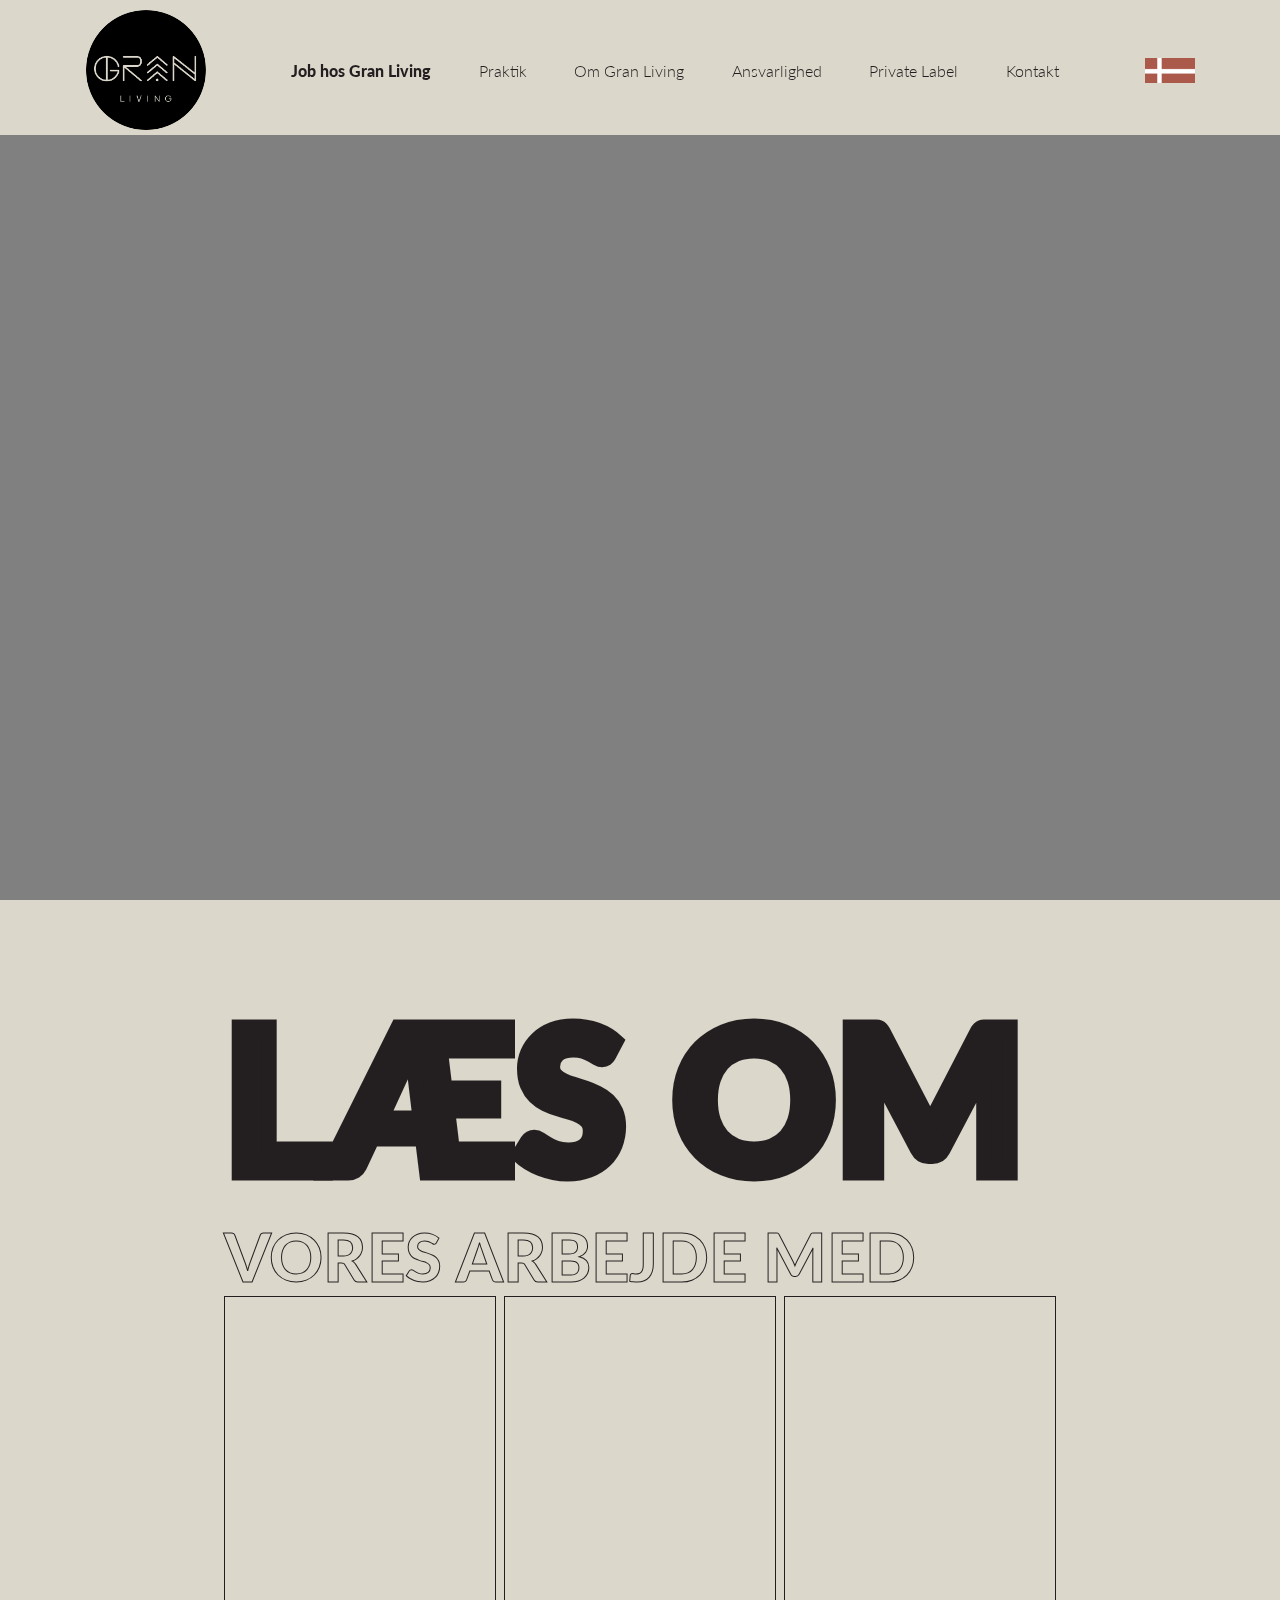
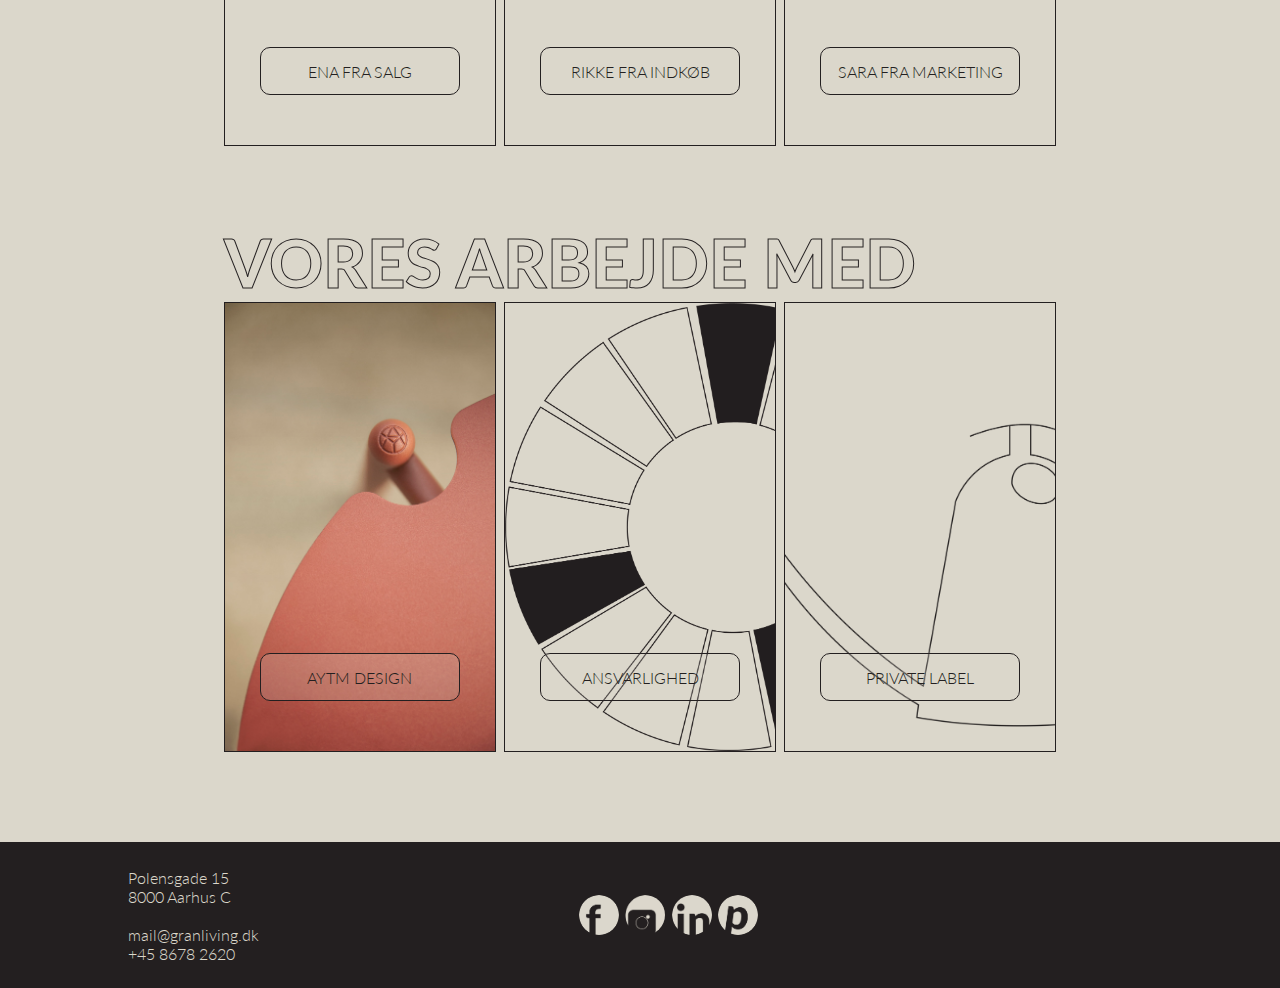
==== index.html @ 62318a29 "1" ====
<!DOCTYPE html>
<html lang="dk">
<head>
    <meta charset="UTF-8">
    <meta name="viewport" content="width=device-width, initial-scale=1.0">
    <link rel="stylesheet" href="css/styles.css"/>
    <script src="script.js" defer></script>
    <link rel="preconnect" href="https://fonts.googleapis.com">
    <link rel="preconnect" href="https://fonts.gstatic.com" crossorigin>
    <link href="https://fonts.googleapis.com/css2?family=Lato:ital,wght@0,100;0,300;0,400;0,700;0,900;1,100;1,300;1,400;1,700;1,900&family=Montserrat:ital,wght@0,100..900;1,100..900&family=Nixie+One&display=swap" rel="stylesheet">

    <title>Gran Living</title>
</head>
<body>
    <header>
        <!--Her er Navigationen for siden-->
        <!--latop nav-->
            <nav>
                <a href="index.html" id="logo"></a>
                <div>
                    <a id="job" href="x">Job hos Gran Living</a>
                    <a href="x">Praktik</a>
                    <a href="x">Om Gran Living</a>
                    <a href="x">Ansvarlighed</a>
                    <a href="x">Private Label</a>
                    <a href="x">Kontakt</a>
                </div>
                <div id="dk"></div>
            </nav>
            <!--tablet og mobil nav / burgermenu-->
            <div id="mobilnav">
                <div class="burgermenu-ikon" id="menu">
                    <div class="line"></div>
                    <div class="line"></div>
                </div>
                <a href="index.html" id="logo_mobil"></a>
                <div id="dk_mobil"></div>

                <div id="nav_menu" class="menu-indhold">
                    <div id="burgermenu_indhold">
                        <div id="burgermenu">
                            <div><a id="job" href="">Job</a></div>
                            <div><a href="">Praktik</a></div>
                            <br>
                            <div><a href="">Om os</a></div>
                            <div><a href="">Ansvarlighed</a></div>
                            <div><a href="">Private Label</a></div>
                            <br>
                            <div><a href="">Kontakt</a></div>
                        </div>
                    </div>
                </div>
       
    </header>
    <!--Her er det primære indhold på forsiden-->
    <main>
        <div class="video"></div>

        <section>
            <br><br>
            <br><br>
            <h1>Læs om</h1>
            <h2>Vores arbejde med</h2>
            <div class="karrusel" id="karrusel1">
            <div class="treKort">
            <div class="kort">
                <a href="x" class="knap">Ena fra Salg</a>
            </div>
            <div class="kort">
                <a href="x" class="knap">Rikke fra Indkøb</a>
            </div>
            <div class="kort">
                <a href="x" class="knap">Sara fra Marketing</a>
            </div>
            </div>
            </div>
            <div class="prikker" id="prikker1">
                <span class="prik active" onclick="goToSlide(0)"></span>
                <span class="prik" onclick="goToSlide(1)"></span>
                <span class="prik" onclick="goToSlide(2)"></span>
            </div>
            
        </section>
        

        <section>
            <br><br>
            <br><br>
            <h2>Vores arbejde med</h2>
            <div class="karrusel" id="karrusel2">
            <div class="treKort">
            <div class="kort" id="aytm1">
                <a href="x" class="knap">AYTM design</a>
            </div>
            <div class="kort" id="ansvar">
                <a href="x" class="knap">Ansvarlighed</a>
            </div>
            <div class="kort" id="privatelabel">
                <a href="x" class="knap">Private Label</a>
            </div>
            </div>
            </div>
            <div class="prikker" id="prikker2">
                <span class="prik active" onclick="goToSlide(0)"></span>
                <span class="prik" onclick="goToSlide(1)"></span>
                <span class="prik" onclick="goToSlide(2)"></span>
            </div>
            
        </section>
    </main>

    <!--Her er footeren-->
    <footer>
        <div>
            <p>Polensgade 15</p>
            <p>8000 Aarhus C</p>
            <br>
            <p>mail@granliving.dk</p>
            <p>+45 8678 2620</p>
        </div>

        <div class="some_box">
            <a href="https://www.facebook.com/GranLiving" class="some" id="facebook"></a>
            <a href="https://www.instagram.com/granliving/" class="some" id="instagram"></a>
            <a href="https://www.linkedin.com/company/1332951/admin/dashboard/" class="some" id="linkedin"></a>
            <a href="https://dk.pinterest.com/granliving/" class="some" id="pinterest"></a>
        </div>
    </footer>
</body>
</html>
---- css/styles.css ----
/*-------GENERELT-------*/
*{
    background-color: #DBD7CB;
    font-family: "Lato";
    color:#231F20;
    font-weight: 300;
    margin: 0;
    padding: 0;
    box-sizing: border-box;
}

main{
    display: flex;
    justify-content: center;
    flex-direction: column;
    align-items: center;
    overflow: auto;
    padding-top: 15vh;
}

/*knapper*/
.knap{
    background-color: rgba(219, 215, 203, 0.2);
    border: #231F20, solid, 1px;
    border-radius: 10px;
    width: 200px;
    text-align: center;
    padding-top: 5%;
    padding-bottom: 5%;
    text-transform: uppercase;
    color: #231F20;
}

.knap:hover{
    background-color: #231F20;
    color: #DBD7CB;
    border: #231F20, solid, 1px;
}

a{
    text-decoration: none;
    background-color: transparent;
}

a:hover{
    color: white;
}

/*kort*/
.treKort{
    display: flex;
    justify-content: center;
    text-align: left;
}

.kort{
    height: 60vh;
    border: #231F20, solid, 1px;
    display: flex;
    justify-content: center;
    align-items: flex-end;
    padding-bottom: 50px;
    background-size: cover;
}

#ansvar{
    background-image: url(../images/fn.png);
}

#aytm1{
    background-image: url(../images/aytm1.jpg);
}

#privatelabel{
    background-image: url(../images/kande_tegning.png);
}

/* Karrusel container */

.karrusel {
    display: flex;
    justify-content: center;
    gap: 10vw;
    scroll-snap-type: x mandatory;
    scroll-behavior: smooth;
    overflow: hidden; /* Skjul den synlige scrollbar */
    white-space: nowrap;
    overflow-x: scroll; /* Gør karrusellen scrollbar horisontalt */
    -webkit-overflow-scrolling: touch; /* For glat scroll på mobile enheder */
    scrollbar-width: none; /* Skjul scrollbaren på Firefox */
}

.prikker {
    display: flex;
    justify-content: center;
    width: 80vw;
    gap: 5px;
    margin-top: 15px;
}

.prikker .prik {
    height: 12px;
    width: 12px;
    background-color: #DBD7CB;
    border-radius: 50%;
    border: solid 1px #231F20;
    transition: background-color 0.3s;
}

.prikker .prik.active {
    background-color: #231F20;
}

/*fonte*/
h1{
    font-weight:1000;
    -webkit-text-stroke-width: 15px;
    -webkit-text-stroke-color: #231F20;
    font-size: 150pt;
    text-transform: uppercase;
    margin: 0;
}

h2{
    font-weight:900;
    font-size: 50pt;
    text-transform: uppercase;
    color: #DBD7CB;
    -webkit-text-stroke-width: 1px;
    -webkit-text-stroke-color: #231F20;
    margin: 0;
    text-align: left;
}


/*header*/
#job{
    font-weight:900;
}

/*header laptop*/
nav{
    display: flex;
    justify-content: space-evenly;
    background-color: transparent;
    align-items: center;
    width: 100vw;
    margin-top: 10px;
    position: fixed;
}

nav div{
    width: 60vw;
    display: flex;
    justify-content: space-between;
    gap:2%;
    background-color: transparent;
}

#logo{
    width: 120px;
    height: 120px;
    border-radius: 100%;
    background-image: url(../images/GranLiving_Logo_Black.png);
    background-size: contain;
}

#logo:hover{
    transform: scale(1.1);
}

#dk{
    width: 50px;
    height: 25px;
    background-image: url(../images/dk.png);
    background-size: contain;
}


/*header mobil/tablet & burgermenu*/ 
#mobilnav{
    width: 100%;
    top:0;
    margin-top: 2%;
    display: flex;
    justify-content: center;
    gap: 30vw;
    align-items: center;
    position: fixed;
    z-index: 2;
    font-size: 20pt;
    background-color: transparent;
}

.burgermenu-ikon {
    display: flex;
    flex-direction: column;
    justify-content: space-between;
    width: 40px;  
    height: 10px;
    position: relative;
    z-index: 2;
    background-color: transparent;
}

.line {
    width: 40px;
    height: 1px;
    background-color: #231F20;
    transition: all 0.5s ease-in-out;
    position: relative;
}

.burgermenu-ikon.active .line:nth-child(1) {
    transform: rotate(10deg);
    position: absolute;
    margin-top: 5px;
}

.burgermenu-ikon.active .line:nth-child(2) {
    transform: rotate(-10deg);
    position: absolute;
    margin-top: 5px;
}

#logo_mobil{
    width: 50px;
    height: 50px;
    border-radius: 100%;
    background-image: url(../images/GranLiving_Logo_Black.png);
    background-size: contain;
}

#dk_mobil{
    width: 50px;
    height: 25px;
    background-image: url(../images/dk.png);
    background-size: contain;
}

.menu-indhold{
    width: 100vw;
}

#burgermenu{
    width: 70%;
    padding: 20%;
    height: 100vh;
    background-color:transparent;
}

#nav_menu{
    display: none;
    position: fixed;
    z-index: 1;
    top:0;
}

/*-------SIDER-------*/

/*forside*/

.video{
    width: 100vw;
    height: 85vh;
    background-color: gray;
}

/*footer*/
footer{
    margin-top: 10vh;
    padding-top: 2%;
    padding-bottom: 2%;
    width: 100vw;
    background-color: #231F20;
    display: flex;
}

footer div{
    background-color: #231F20;
    margin-left: 10vw;
}

footer p{
    background-color: #231F20;
    color: #DBD7CB;
}

.some_box{
    display: flex;
    align-items: center;
    gap: 0.5vw;
    justify-content: center;
    padding-left: 15vw;
}

.some{
    border-radius: 100%;
    padding: 20px;
    margin: 0;
    background-size: cover;
}

.some:hover{
    transform: scale(1.1);
}

#facebook{
    background-image: url(../images/ikon_facebook2.png);
    background-color: #231F20;
}

#instagram{
    background-image: url(../images/ikon_instagram.png);
    background-color: #231F20;
}

#linkedin{
    background-image: url(../images/ikon_linkedin.png);
    background-color: #231F20;
}

#pinterest{
    background-image: url(../images/ikon_pinterest.png);
    background-color: #231F20;
}


/*RESPONSIVE*/
@media screen and (min-width:1025px){
    #mobilnav{
        display: none;
    }

    .treKort {
        overflow: visible;
        scroll-snap-type: none;
        width: 100vw;
        gap: 1%;
    }

    .kort{
        width: 33%;
        height: 50vh;
    }

    .prikker{
        display: none;
    }

    section{
        width: 65vw;
    }
}

/*tabel*/
@media screen and (max-width:1025px){
    nav {
        display: none;
    }

    h1{
        font-size: 70pt;
        -webkit-text-stroke-width: 5px;
        -webkit-text-stroke-color: #231F20;
    }

    h2{
        font-size: 40pt;
        text-align: left;
    }

    main section{
        display: flex;
        flex-wrap: wrap;
        padding-top: 15vh;
        padding-bottom: 50px;
        width: 60vw;
    }

    .karrusel{
        overflow-x: auto;
        display: flex;
        justify-content: flex-start;
        padding: 2vw;
        scroll-snap-type: x mandatory;
    }

    .kort{
        width: 60vw;
        scroll-snap-align: start;
    }
}

/*mobil*/
@media screen and (max-width:425px){
    nav{
        display: none;
    }
    
    main{
        padding-top: 8vh;
        width: auto;
    }

    main section{
        display: flex;
        flex-wrap: wrap;
        padding-bottom: 50px;
        width: 90vw;
    }

    footer div{
        margin-right: 0;
    }


    .karrusel{
        overflow-x: auto;
        display: flex;
        justify-content: flex-start;
        scroll-snap-type: x mandatory;
    }

    .kort{
        width: 90vw;
        scroll-snap-align: start;
    }

    .some_box{
        padding-left: 0;
    }
}
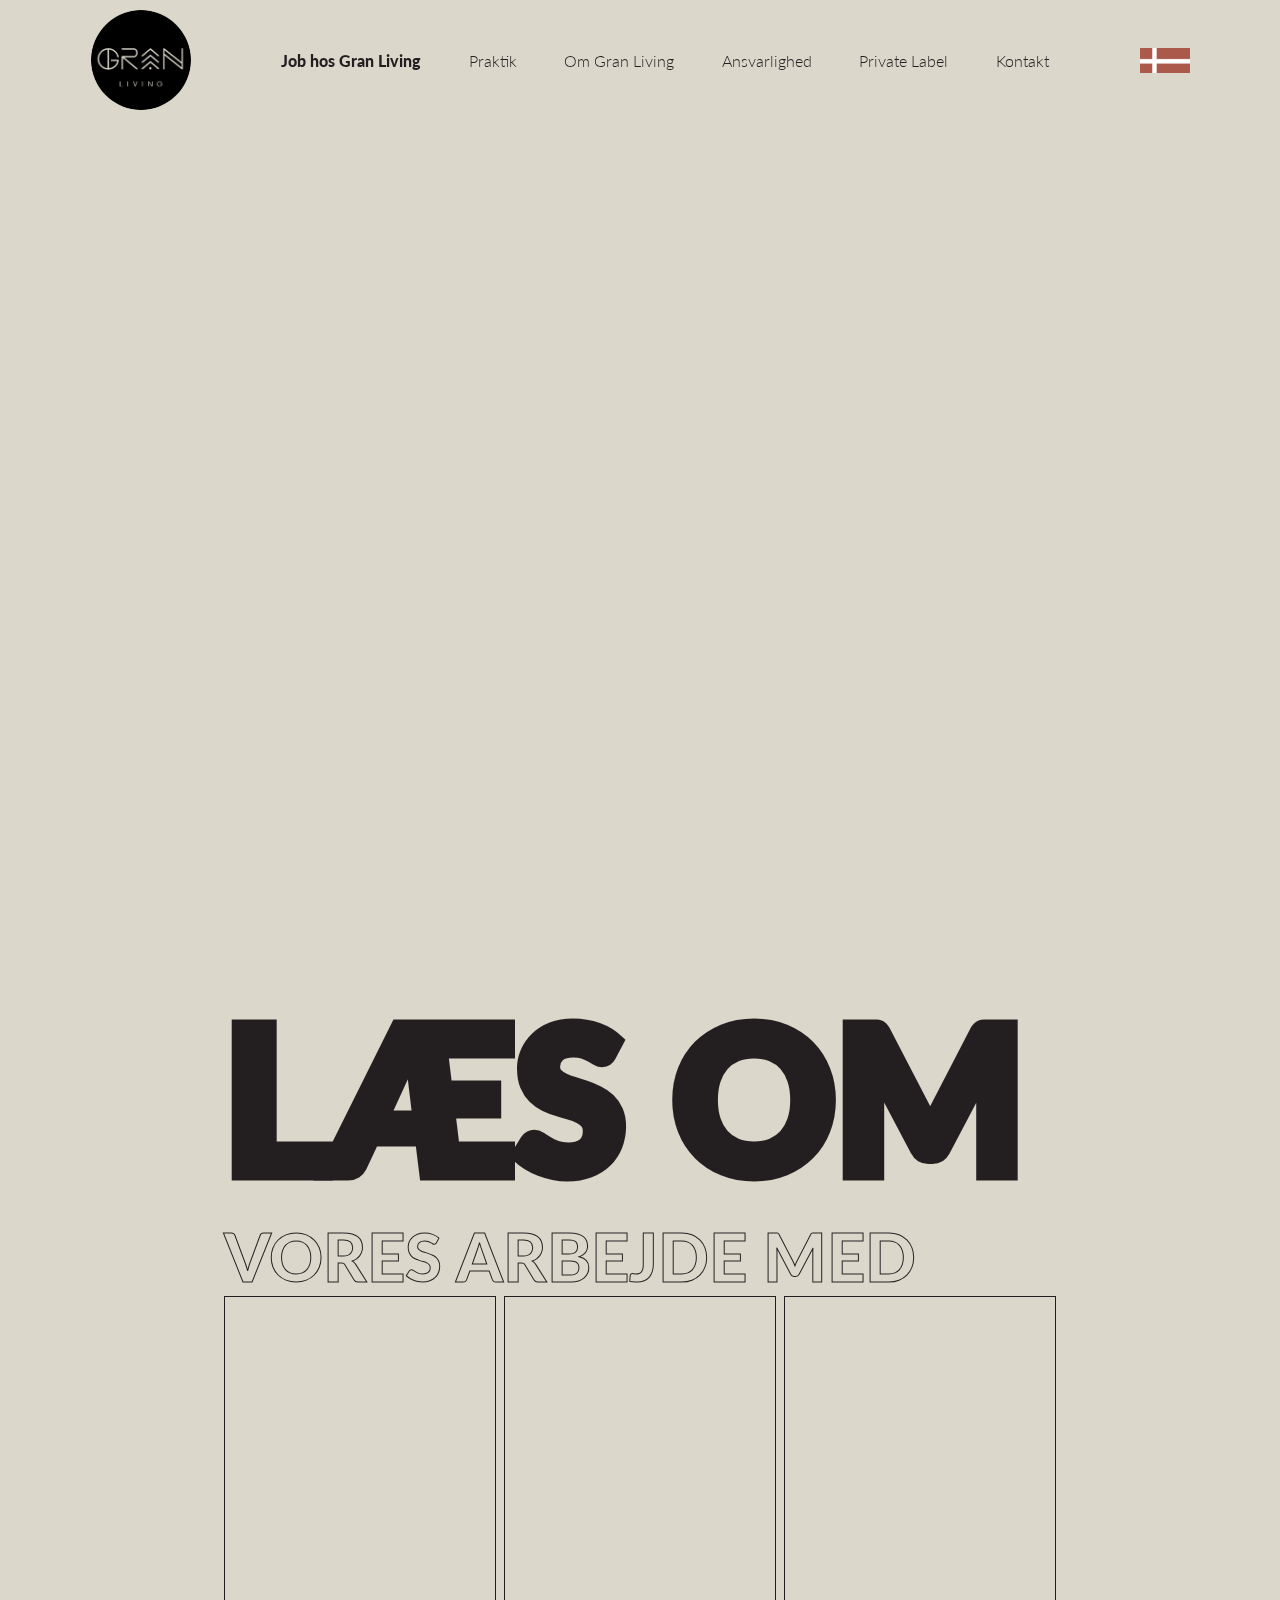
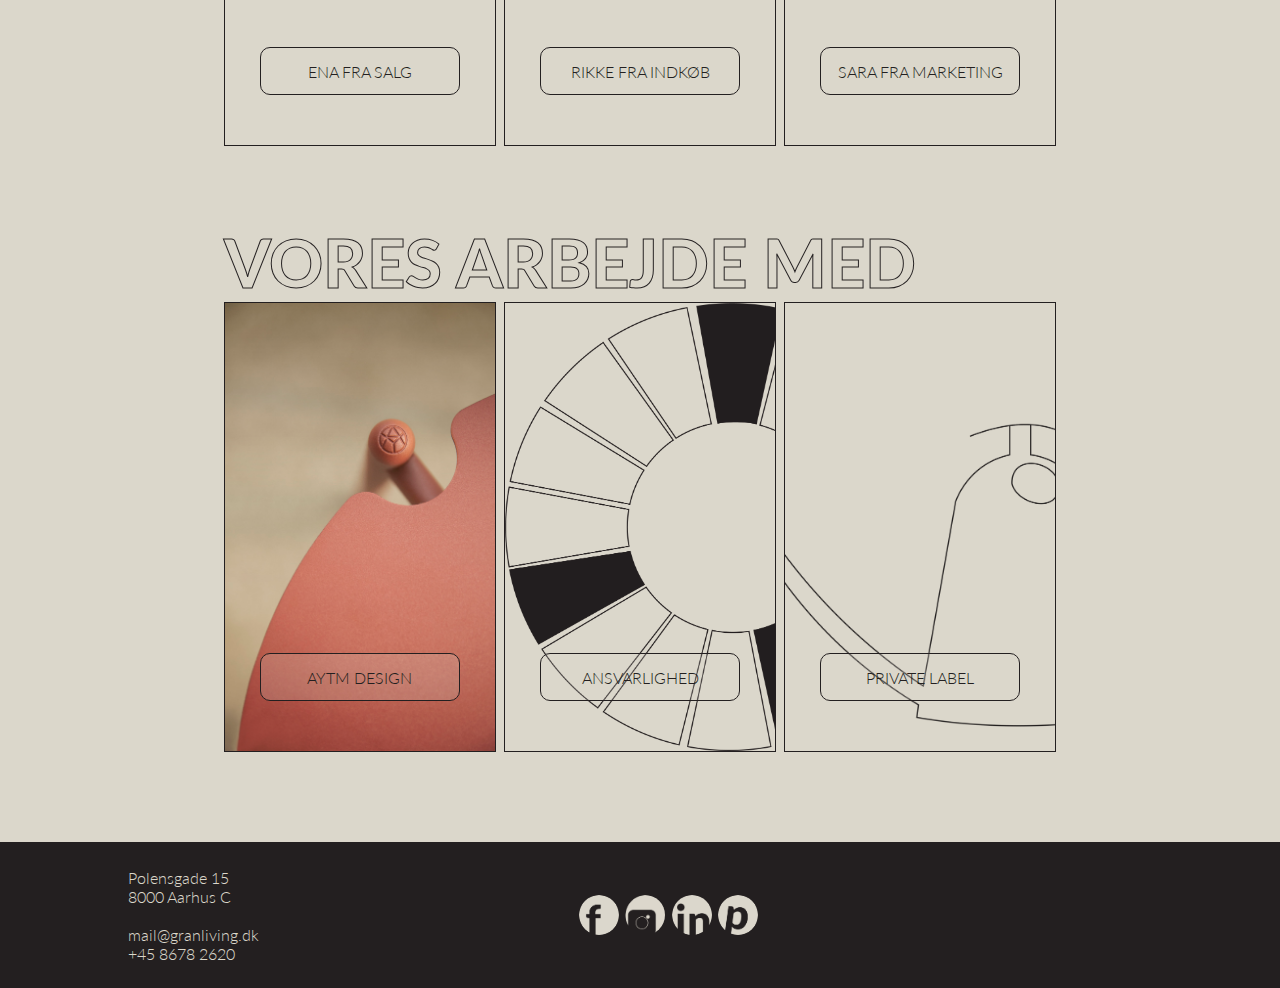
==== commit 71e626d4: "1" ====
--- a/index.html
+++ b/index.html
@@ -54,7 +54,12 @@
     </header>
     <!--Her er det primære indhold på forsiden-->
     <main>
-        <div class="video"></div>
+        <div class="video" >
+            <video autoplay loop muted>
+                <source src="video/video.mp4" type="video/webm">
+                <source src="video/video.mp4" type="video/mp4">
+            </video>
+        </div>
 
         <section>
             <br><br>
--- a/css/styles.css
+++ b/css/styles.css
@@ -15,7 +15,6 @@
     flex-direction: column;
     align-items: center;
     overflow: auto;
-    padding-top: 15vh;
 }
 
 /*knapper*/
@@ -142,11 +141,13 @@
 nav{
     display: flex;
     justify-content: space-evenly;
-    background-color: transparent;
+    background-color: rgba(219, 215, 203, 0.5);
     align-items: center;
     width: 100vw;
-    margin-top: 10px;
     position: fixed;
+    z-index: 2;
+    padding-top: 10px;
+    padding-bottom: 10px;
 }
 
 nav div{
@@ -158,11 +159,13 @@
 }
 
 #logo{
-    width: 120px;
-    height: 120px;
+    width: 100px;
+    height: 100px;
     border-radius: 100%;
     background-image: url(../images/GranLiving_Logo_Black.png);
     background-size: contain;
+    position: relative;
+    z-index: 10;
 }
 
 #logo:hover{
@@ -261,9 +264,11 @@
 /*forside*/
 
 .video{
-    width: 100vw;
-    height: 85vh;
-    background-color: gray;
+    width: auto;
+    height: 100vh;
+    top:0;
+    z-index: 0;
+    overflow: hidden;
 }
 
 /*footer*/
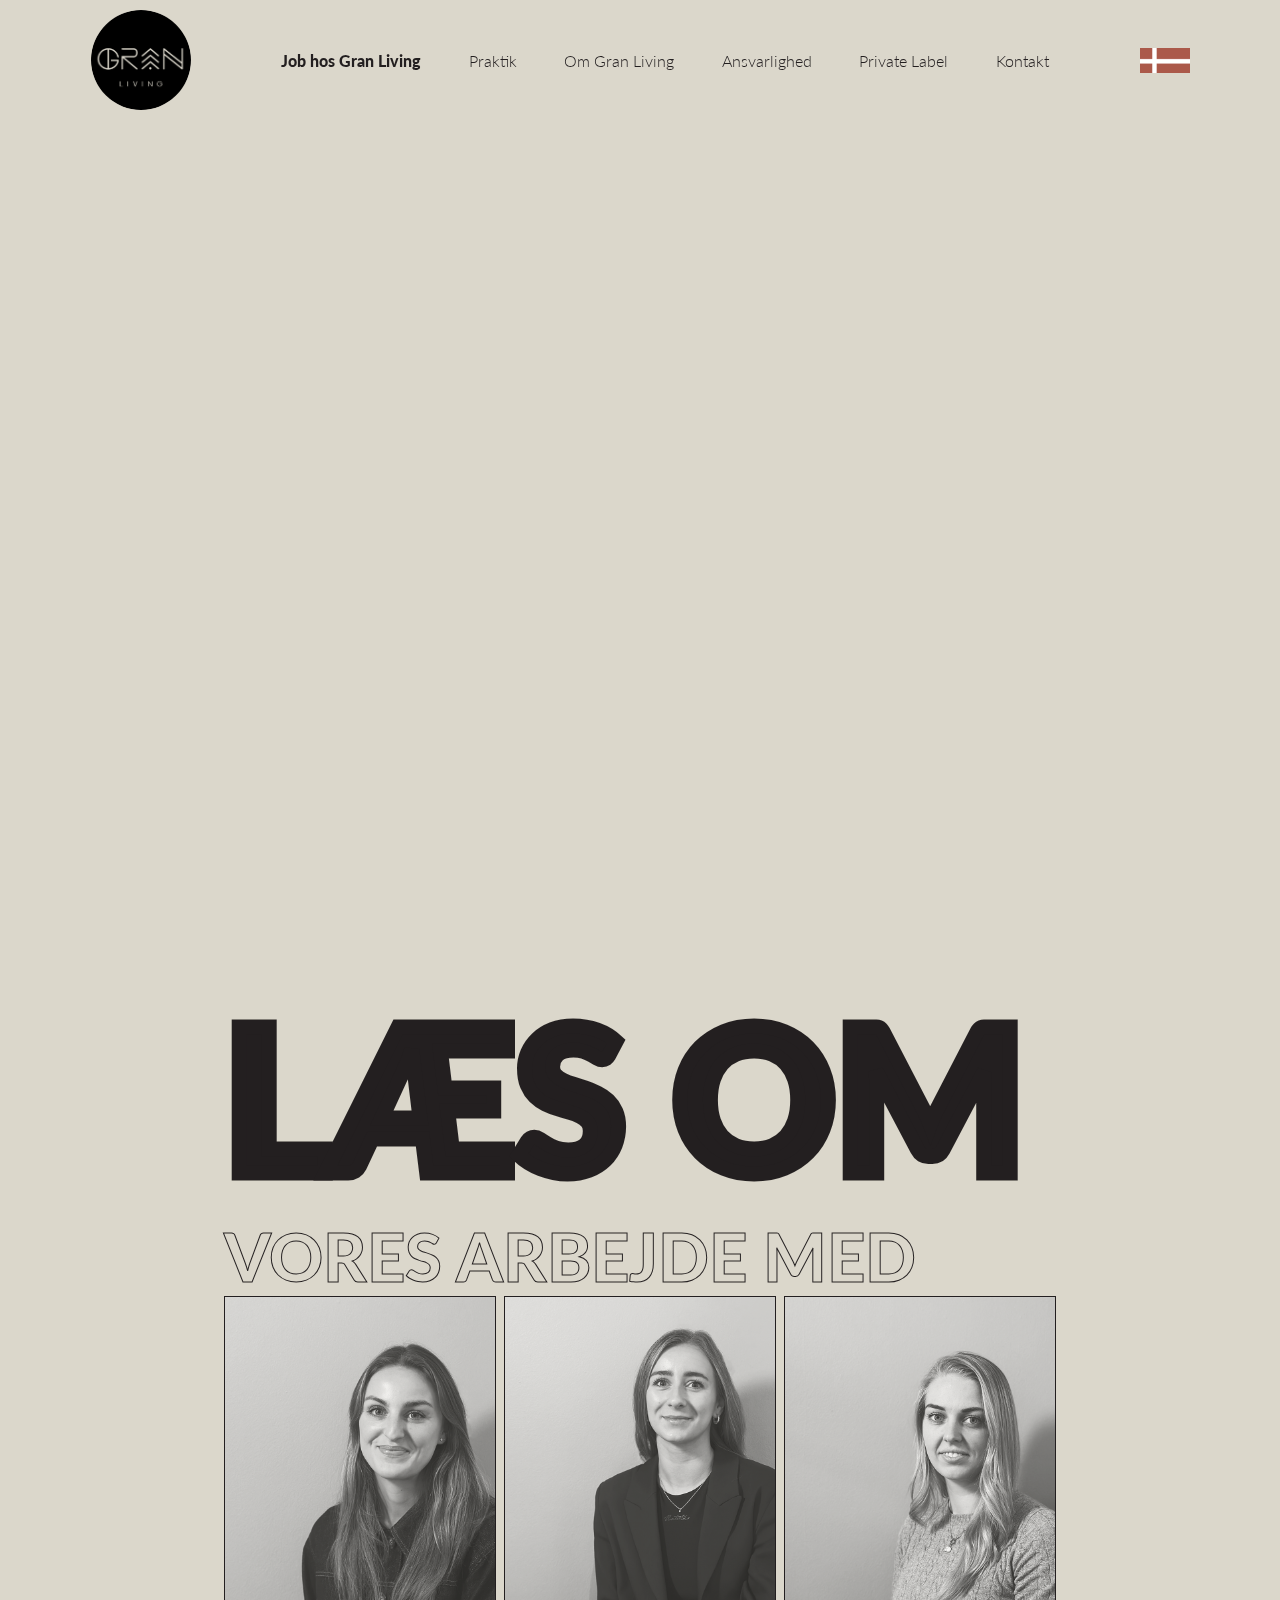
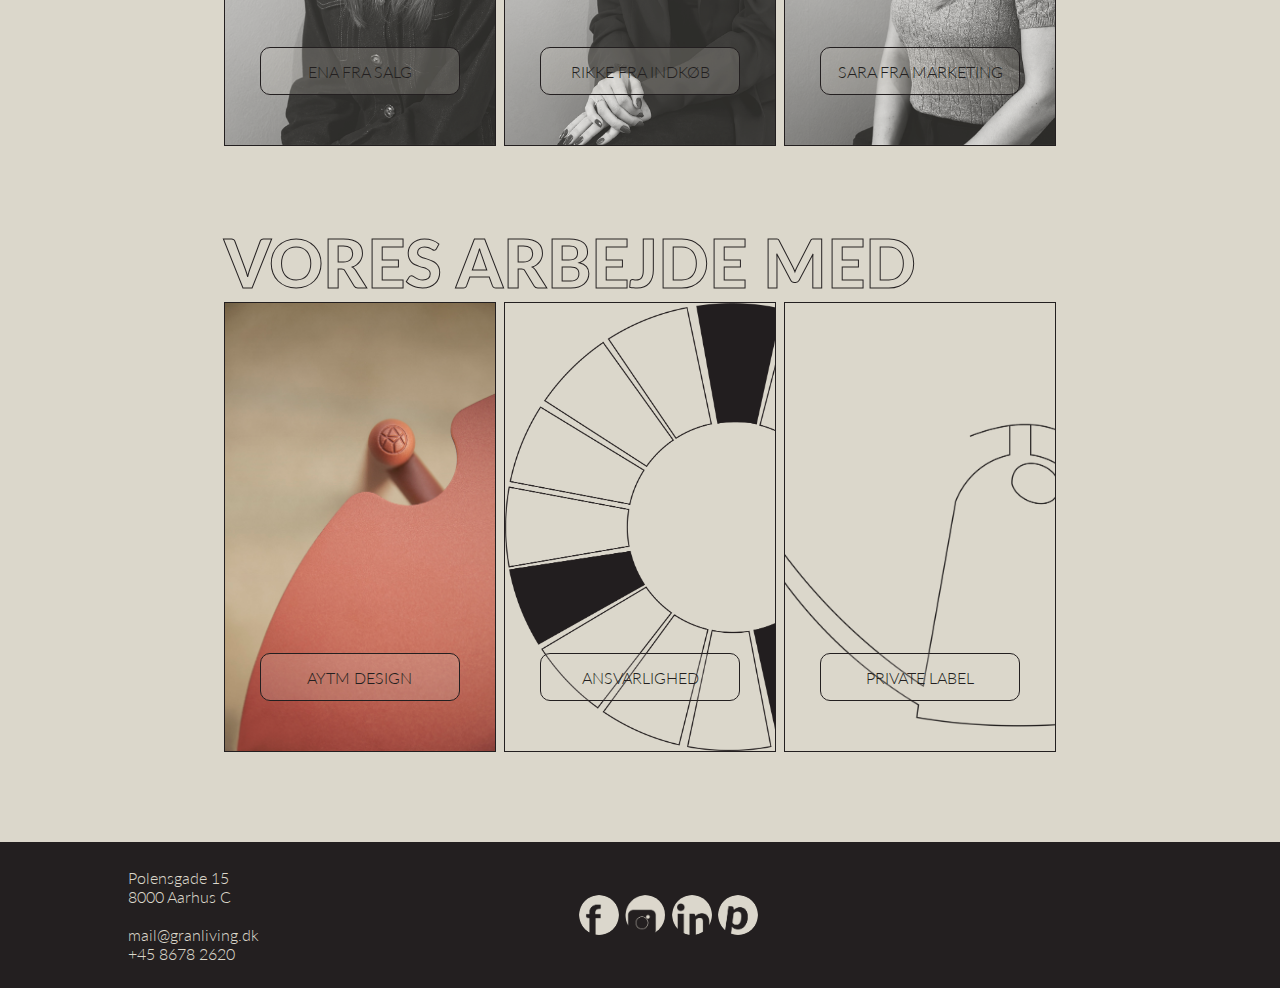
==== commit 6214a23a: "Mobilnav" ====
--- a/index.html
+++ b/index.html
@@ -29,6 +29,7 @@
             </nav>
             <!--tablet og mobil nav / burgermenu-->
             <div id="mobilnav">
+                
                 <div class="burgermenu-ikon" id="menu">
                     <div class="line"></div>
                     <div class="line"></div>
@@ -56,8 +57,8 @@
     <main>
         <div class="video" >
             <video autoplay loop muted>
-                <source src="video/video.mp4" type="video/webm">
-                <source src="video/video.mp4" type="video/mp4">
+                <source src="video/stemningsvideo_1.mp4" type="video/webm">
+                <source src="video/stemningsvideo_1.mp4" type="video/mp4">
             </video>
         </div>
 
@@ -68,13 +69,13 @@
             <h2>Vores arbejde med</h2>
             <div class="karrusel" id="karrusel1">
             <div class="treKort">
-            <div class="kort">
+            <div class="kort" id="ena">
                 <a href="x" class="knap">Ena fra Salg</a>
             </div>
-            <div class="kort">
+            <div class="kort" id="rikke">
                 <a href="x" class="knap">Rikke fra Indkøb</a>
             </div>
-            <div class="kort">
+            <div class="kort" id="sara">
                 <a href="x" class="knap">Sara fra Marketing</a>
             </div>
             </div>
@@ -95,7 +96,7 @@
             <div class="karrusel" id="karrusel2">
             <div class="treKort">
             <div class="kort" id="aytm1">
-                <a href="x" class="knap">AYTM design</a>
+                <a href="https://aytmdesign.com/" class="knap" target="_blank">AYTM design</a>
             </div>
             <div class="kort" id="ansvar">
                 <a href="x" class="knap">Ansvarlighed</a>
--- a/css/styles.css
+++ b/css/styles.css
@@ -1,6 +1,5 @@
 /*-------GENERELT-------*/
 *{
-    background-color: #DBD7CB;
     font-family: "Lato";
     color:#231F20;
     font-weight: 300;
@@ -8,6 +7,8 @@
     padding: 0;
     box-sizing: border-box;
 }
+
+body{ background-color: #DBD7CB;}
 
 main{
     display: flex;
@@ -50,6 +51,7 @@
     display: flex;
     justify-content: center;
     text-align: left;
+    gap: 1%;
 }
 
 .kort{
@@ -74,12 +76,24 @@
     background-image: url(../images/kande_tegning.png);
 }
 
+#ena{
+    background-image: url(../images/ena.png);  
+}
+
+#rikke{
+    background-image: url(../images/rikke.png);  
+}
+
+#sara{
+    background-image: url(../images/sara.png);  
+}
+
 /* Karrusel container */
 
 .karrusel {
     display: flex;
     justify-content: center;
-    gap: 10vw;
+    /*gap: 10vw;*/
     scroll-snap-type: x mandatory;
     scroll-behavior: smooth;
     overflow: hidden; /* Skjul den synlige scrollbar */
@@ -141,7 +155,7 @@
 nav{
     display: flex;
     justify-content: space-evenly;
-    background-color: rgba(219, 215, 203, 0.5);
+    background-color: rgba(219, 215, 203, 0.2);
     align-items: center;
     width: 100vw;
     position: fixed;
@@ -182,9 +196,11 @@
 
 /*header mobil/tablet & burgermenu*/ 
 #mobilnav{
+    background-color: rgba(219, 215, 203, 0.2);
     width: 100%;
     top:0;
-    margin-top: 2%;
+    padding-top: 2%;
+    padding-bottom: 2%;
     display: flex;
     justify-content: center;
     gap: 30vw;
@@ -192,7 +208,6 @@
     position: fixed;
     z-index: 2;
     font-size: 20pt;
-    background-color: transparent;
 }
 
 .burgermenu-ikon {
@@ -246,10 +261,14 @@
 }
 
 #burgermenu{
-    width: 70%;
+    background-color: rgba(219, 215, 203, 0.2);
+    width: 100vw;
     padding: 20%;
-    height: 100vh;
-    background-color:transparent;
+    height: 70vh;
+}
+
+#burgermenu div{
+    background-color: transparent;
 }
 
 #nav_menu{
@@ -259,14 +278,16 @@
     top:0;
 }
 
+
+
 /*-------SIDER-------*/
 
 /*forside*/
 
 .video{
-    width: auto;
+    width: 100%;
+    max-width: 1920px;
     height: 100vh;
-    top:0;
     z-index: 0;
     overflow: hidden;
 }
@@ -341,7 +362,6 @@
         overflow: visible;
         scroll-snap-type: none;
         width: 100vw;
-        gap: 1%;
     }
 
     .kort{
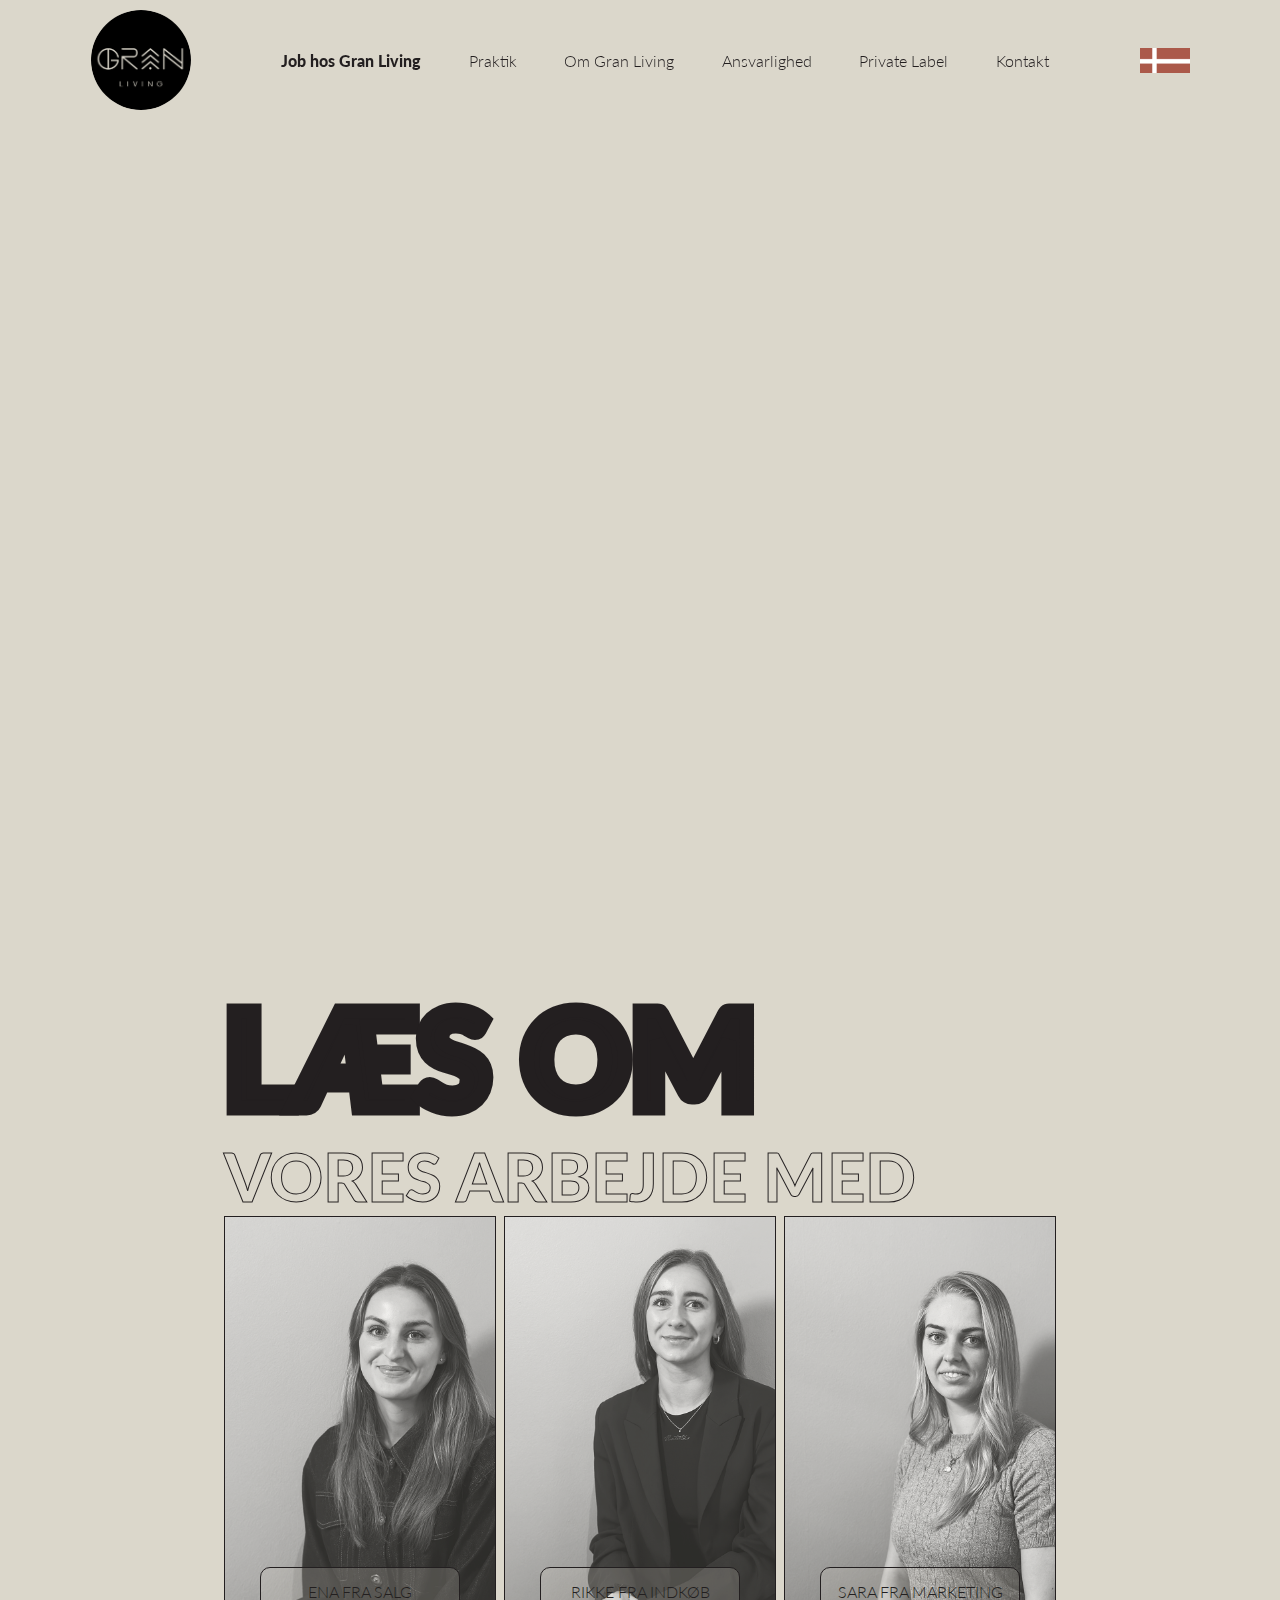
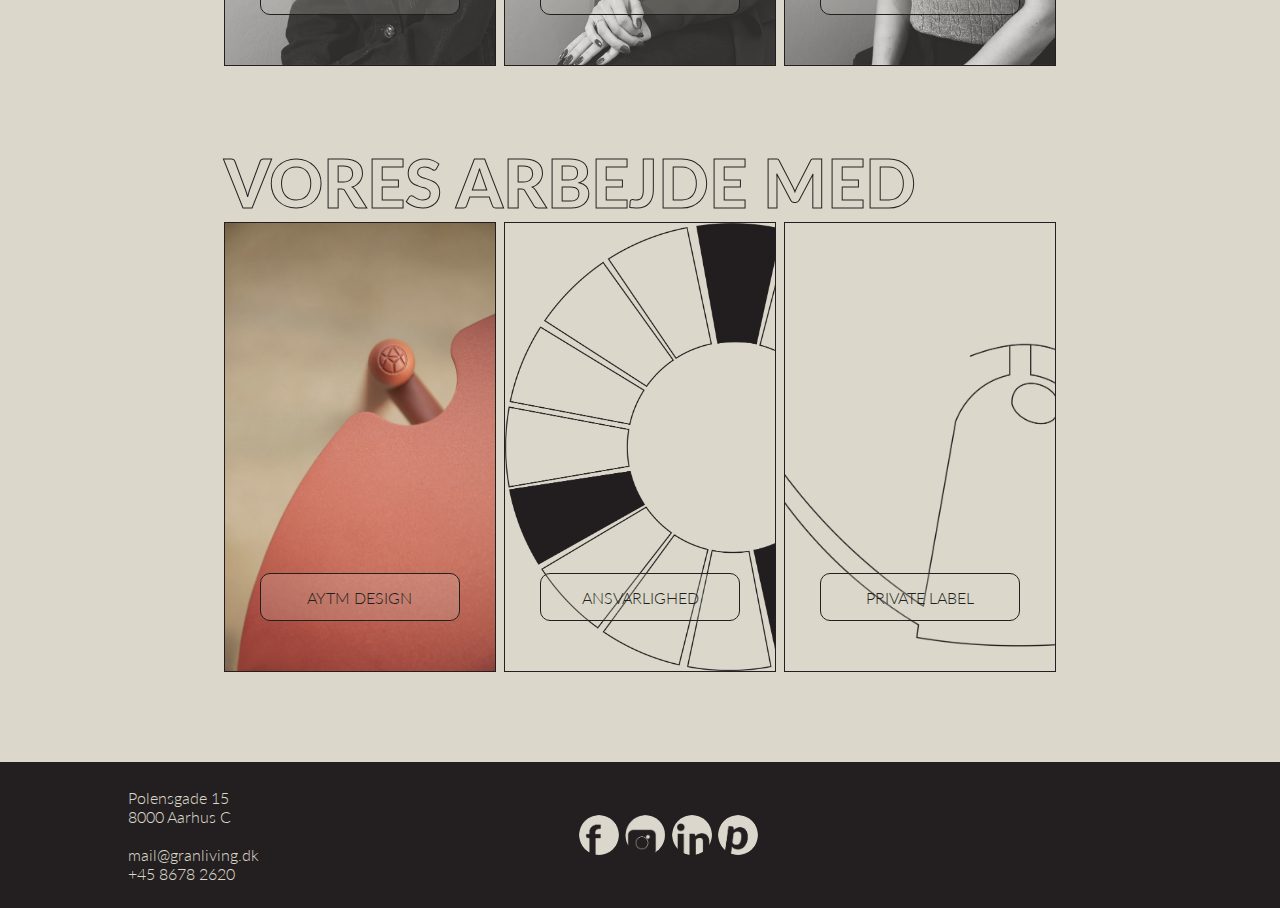
==== commit a4c1049f: "burgermenu -> 404" ====
--- a/index.html
+++ b/index.html
@@ -18,12 +18,12 @@
             <nav>
                 <a href="index.html" id="logo"></a>
                 <div>
-                    <a id="job" href="x">Job hos Gran Living</a>
-                    <a href="x">Praktik</a>
-                    <a href="x">Om Gran Living</a>
-                    <a href="x">Ansvarlighed</a>
-                    <a href="x">Private Label</a>
-                    <a href="x">Kontakt</a>
+                    <a id="job" href="404.html">Job hos Gran Living</a>
+                    <a href="404.html">Praktik</a>
+                    <a href="404.html">Om Gran Living</a>
+                    <a href="404.html">Ansvarlighed</a>
+                    <a href="404.html">Private Label</a>
+                    <p id="kontakt" onclick="scrollToFooter()">Kontakt</p>
                 </div>
                 <div id="dk"></div>
             </nav>
@@ -40,18 +40,17 @@
                 <div id="nav_menu" class="menu-indhold">
                     <div id="burgermenu_indhold">
                         <div id="burgermenu">
-                            <div><a id="job" href="">Job</a></div>
-                            <div><a href="">Praktik</a></div>
+                            <div><a id="job" href="404.html">Job</a></div>
+                            <div><a href="404.html">Praktik</a></div>
                             <br>
-                            <div><a href="">Om os</a></div>
-                            <div><a href="">Ansvarlighed</a></div>
-                            <div><a href="">Private Label</a></div>
+                            <div><a href="404.html">Om os</a></div>
+                            <div><a href="404.html">Ansvarlighed</a></div>
+                            <div><a href="404.html">Private Label</a></div>
                             <br>
-                            <div><a href="">Kontakt</a></div>
+                            <div><p id="kontakt" onclick="scrollToFooter()">Kontakt</p></div>
                         </div>
                     </div>
                 </div>
-       
     </header>
     <!--Her er det primære indhold på forsiden-->
     <main>
@@ -70,13 +69,13 @@
             <div class="karrusel" id="karrusel1">
             <div class="treKort">
             <div class="kort" id="ena">
-                <a href="x" class="knap">Ena fra Salg</a>
+                <a href="404.html" class="knap">Ena fra Salg</a>
             </div>
             <div class="kort" id="rikke">
-                <a href="x" class="knap">Rikke fra Indkøb</a>
+                <a href="404.html" class="knap">Rikke fra Indkøb</a>
             </div>
             <div class="kort" id="sara">
-                <a href="x" class="knap">Sara fra Marketing</a>
+                <a href="404.html" class="knap">Sara fra Marketing</a>
             </div>
             </div>
             </div>
@@ -99,10 +98,10 @@
                 <a href="https://aytmdesign.com/" class="knap" target="_blank">AYTM design</a>
             </div>
             <div class="kort" id="ansvar">
-                <a href="x" class="knap">Ansvarlighed</a>
+                <a href="404.html" class="knap">Ansvarlighed</a>
             </div>
             <div class="kort" id="privatelabel">
-                <a href="x" class="knap">Private Label</a>
+                <a href="404.html" class="knap">Private Label</a>
             </div>
             </div>
             </div>
@@ -116,7 +115,7 @@
     </main>
 
     <!--Her er footeren-->
-    <footer>
+    <footer id="footer">
         <div>
             <p>Polensgade 15</p>
             <p>8000 Aarhus C</p>
--- a/css/styles.css
+++ b/css/styles.css
@@ -46,6 +46,15 @@
     color: white;
 }
 
+#kontakt {
+    cursor: pointer;
+    color: #231F20;
+}
+
+#kontakt:hover {
+    color: white;
+}
+
 /*kort*/
 .treKort{
     display: flex;
@@ -129,7 +138,7 @@
     font-weight:1000;
     -webkit-text-stroke-width: 15px;
     -webkit-text-stroke-color: #231F20;
-    font-size: 150pt;
+    font-size: 100pt;
     text-transform: uppercase;
     margin: 0;
 }
@@ -292,6 +301,48 @@
     overflow: hidden;
 }
 
+
+/*404*/
+#fail{
+    background-color: #231F20;
+}
+
+#fail h1, p{
+    color: #DBD7CB;
+    -webkit-text-stroke-color: #DBD7CB;
+    
+}
+
+#fail section{
+    margin-top: 10%;
+}
+
+#lampe{
+    display: flex;
+}
+
+#lampe img{
+    width: 800px;
+    height: auto;
+    position: relative;
+    z-index: 0;
+}
+
+#lampeknap{
+    height: fit-content;
+    padding-top: 20px;
+    padding-bottom: 20px;
+    margin-top: 20vh;
+    margin-left: 10vw;
+    position: absolute;
+    z-index: 2;
+    background-color: transparent;
+}
+
+#lampeknap:hover{
+    color: #231F20;
+}
+
 /*footer*/
 footer{
     margin-top: 10vh;
@@ -415,7 +466,12 @@
         width: 60vw;
         scroll-snap-align: start;
     }
-}
+
+    #lampeknap{
+        margin-left: 20vw;
+    }
+}
+
 
 /*mobil*/
 @media screen and (max-width:425px){
@@ -455,4 +511,5 @@
     .some_box{
         padding-left: 0;
     }
-}
+    
+}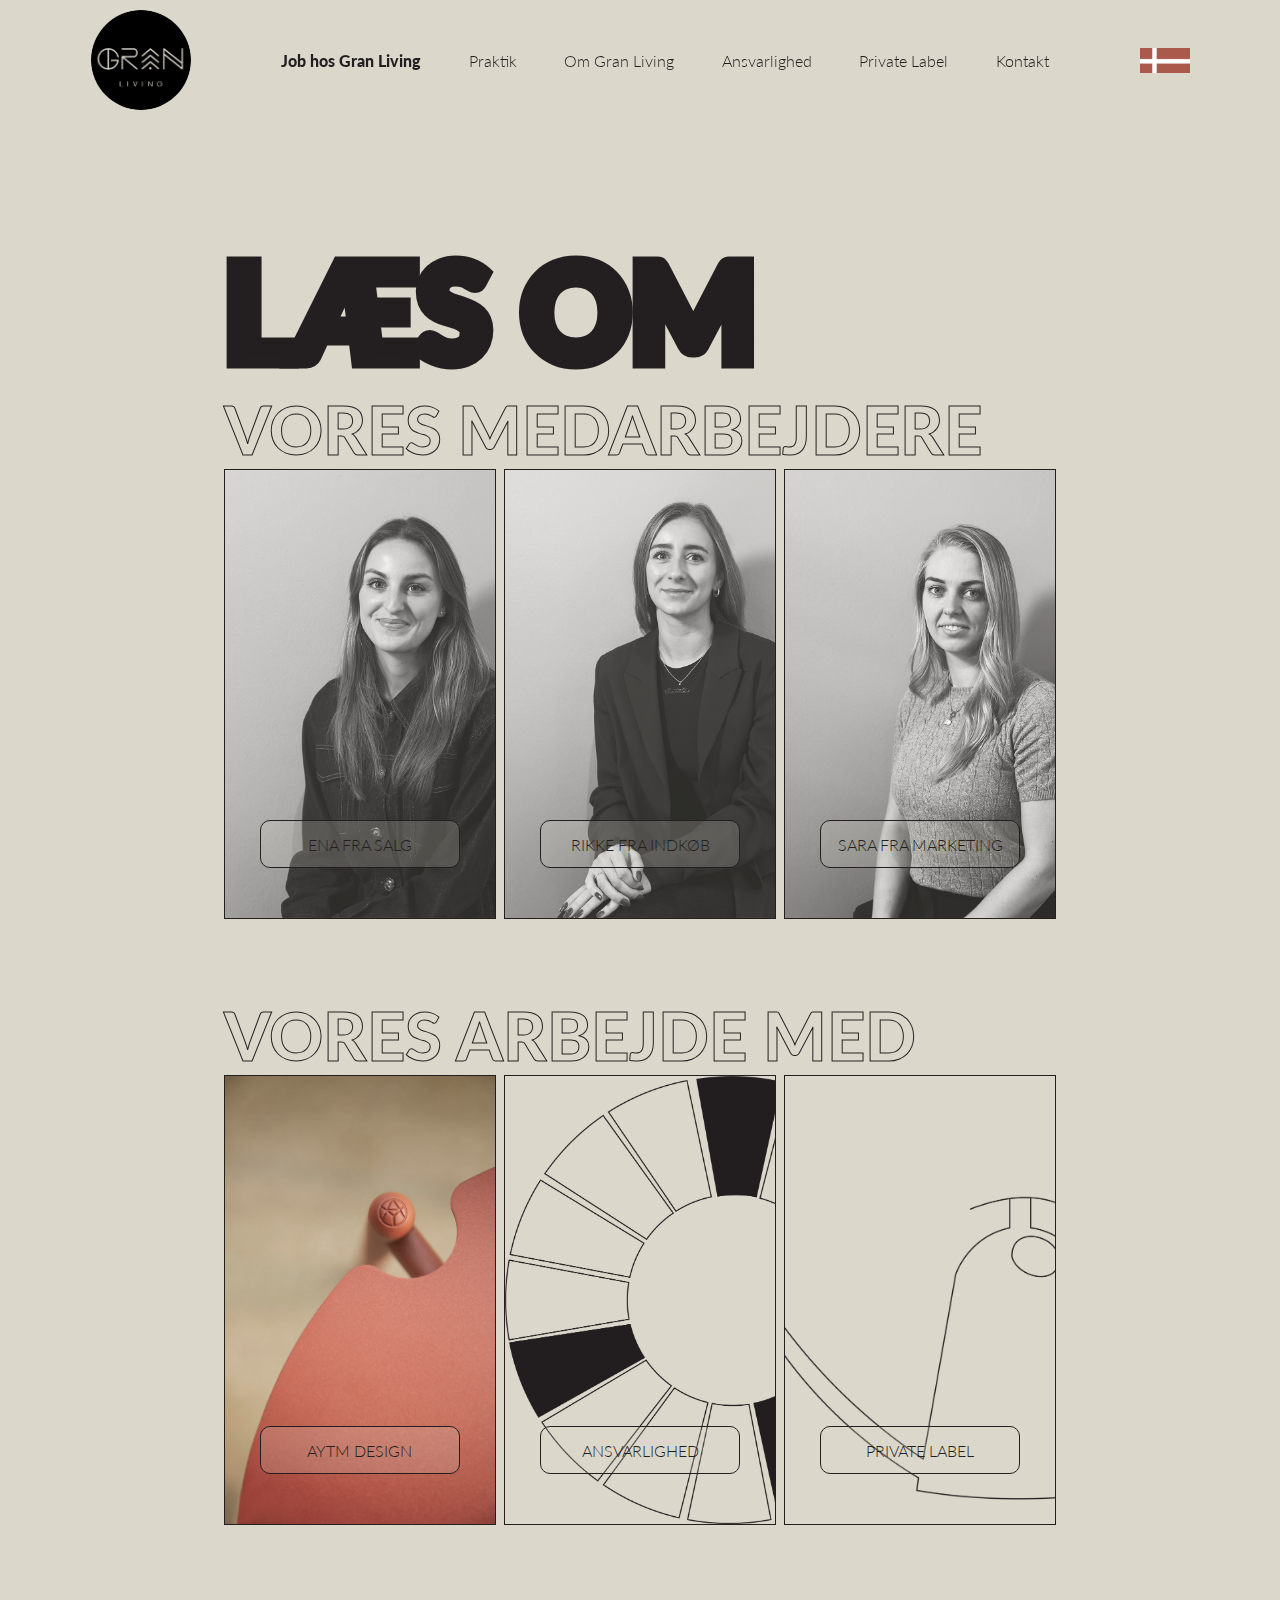
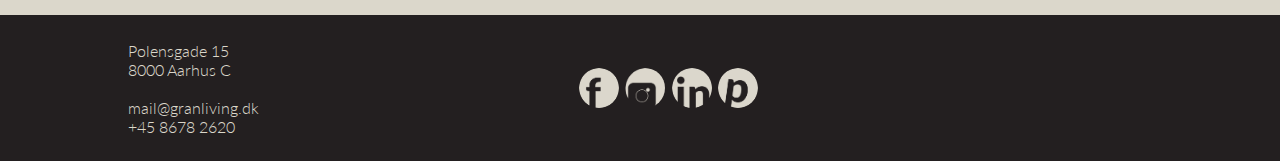
==== commit f748f3e1: "Ret" ====
--- a/index.html
+++ b/index.html
@@ -65,7 +65,7 @@
             <br><br>
             <br><br>
             <h1>Læs om</h1>
-            <h2>Vores arbejde med</h2>
+            <h2>Vores medarbejdere</h2>
             <div class="karrusel" id="karrusel1">
             <div class="treKort">
             <div class="kort" id="ena">
--- a/css/styles.css
+++ b/css/styles.css
@@ -294,10 +294,8 @@
 /*forside*/
 
 .video{
-    width: 100%;
-    max-width: 1920px;
-    height: 100vh;
-    z-index: 0;
+    width: 100vw;
+    height: auto;
     overflow: hidden;
 }
 
@@ -399,11 +397,12 @@
 
 #pinterest{
     background-image: url(../images/ikon_pinterest.png);
-    background-color: #231F20;
+   ¢ background-color: #231F20;
 }
 
 
 /*RESPONSIVE*/
+/*Laptop*/
 @media screen and (min-width:1025px){
     #mobilnav{
         display: none;
@@ -429,7 +428,7 @@
     }
 }
 
-/*tabel*/
+/*tablet*/
 @media screen and (max-width:1025px){
     nav {
         display: none;
@@ -475,9 +474,6 @@
 
 /*mobil*/
 @media screen and (max-width:425px){
-    nav{
-        display: none;
-    }
     
     main{
         padding-top: 8vh;
@@ -485,9 +481,6 @@
     }
 
     main section{
-        display: flex;
-        flex-wrap: wrap;
-        padding-bottom: 50px;
         width: 90vw;
     }
 
@@ -495,17 +488,8 @@
         margin-right: 0;
     }
 
-
-    .karrusel{
-        overflow-x: auto;
-        display: flex;
-        justify-content: flex-start;
-        scroll-snap-type: x mandatory;
-    }
-
     .kort{
         width: 90vw;
-        scroll-snap-align: start;
     }
 
     .some_box{
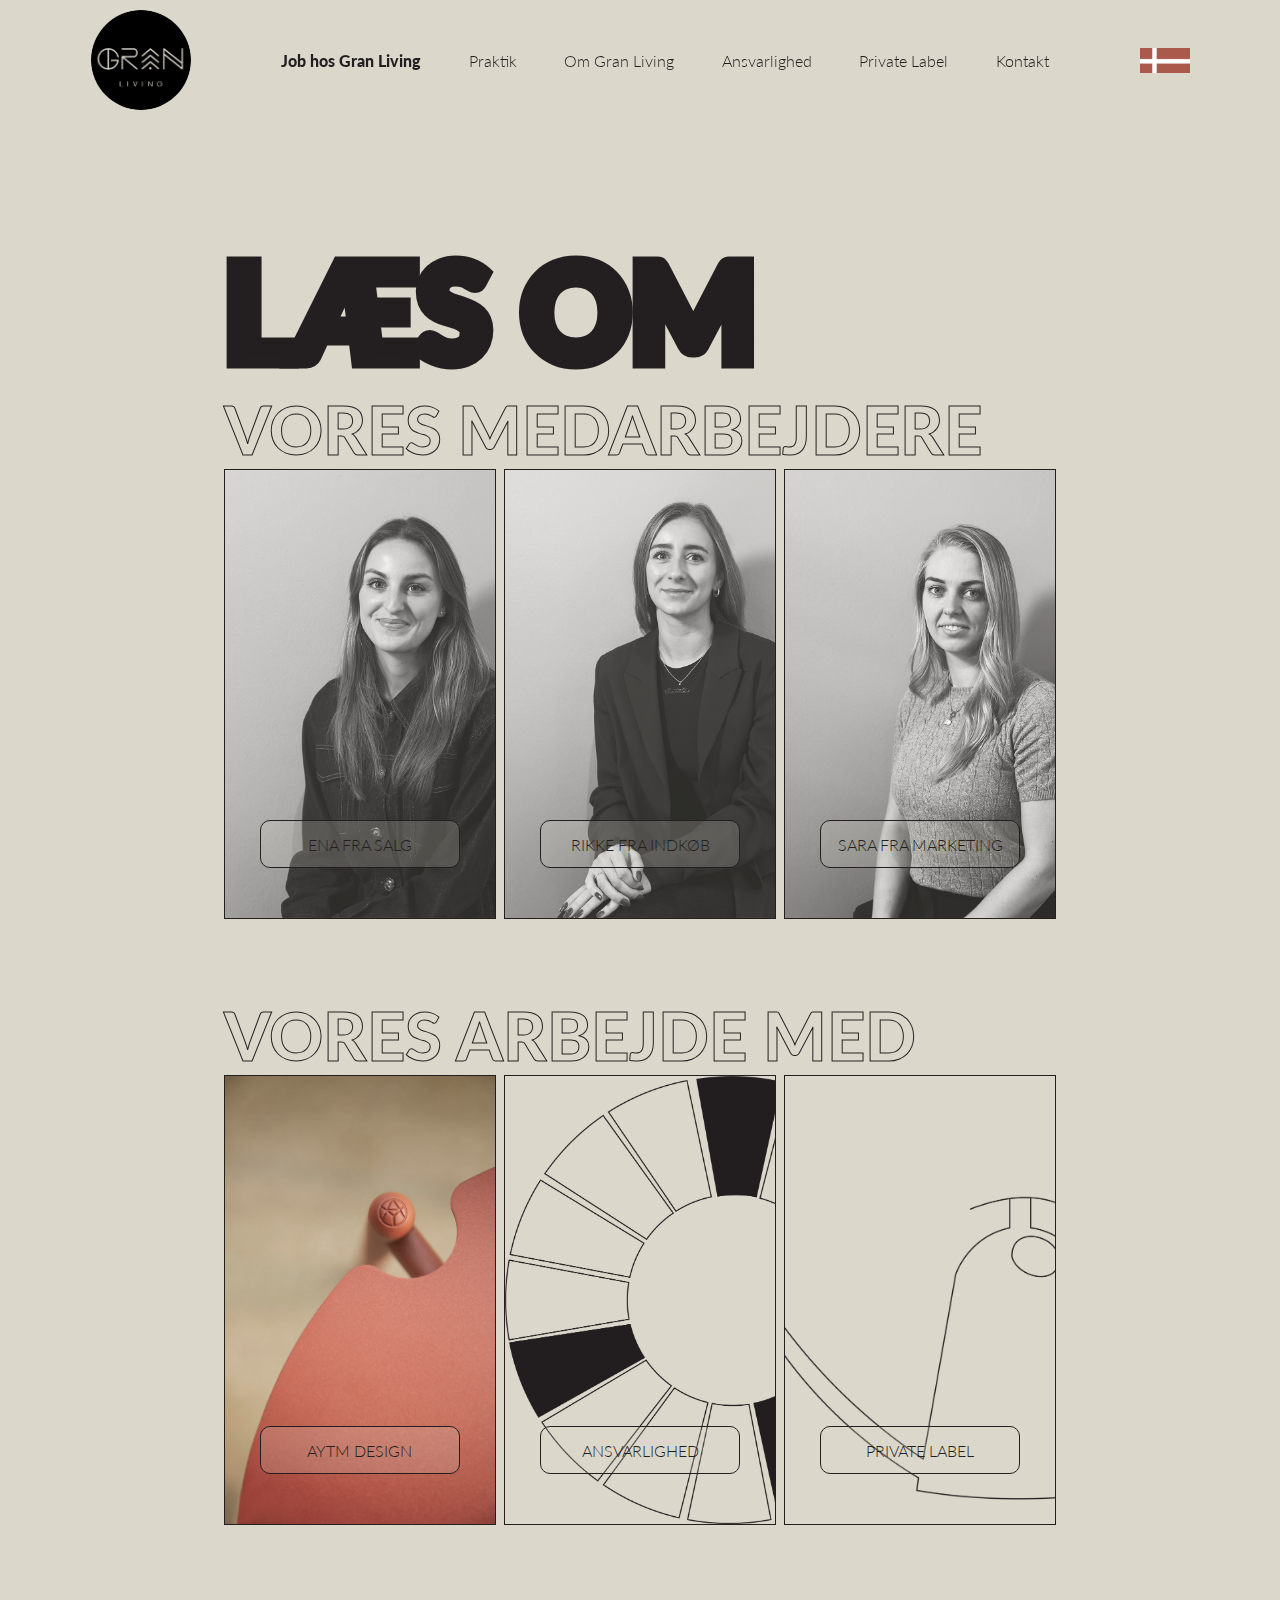
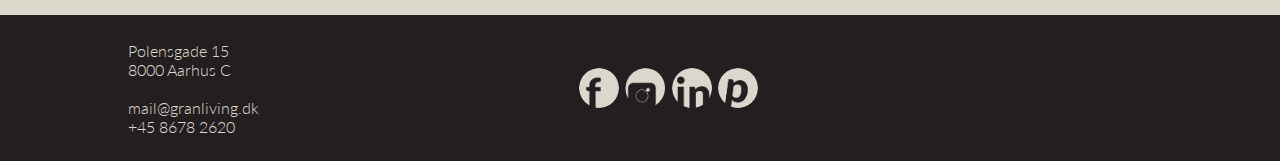
==== commit 54c401e3: "sidste" ====
--- a/index.html
+++ b/index.html
@@ -1,5 +1,5 @@
 <!DOCTYPE html>
-<html lang="dk">
+<html lang="da">
 <head>
     <meta charset="UTF-8">
     <meta name="viewport" content="width=device-width, initial-scale=1.0">
@@ -18,12 +18,12 @@
             <nav>
                 <a href="index.html" id="logo"></a>
                 <div>
-                    <a id="job" href="404.html">Job hos Gran Living</a>
+                    <a class="job" href="404.html">Job hos Gran Living</a>
                     <a href="404.html">Praktik</a>
                     <a href="404.html">Om Gran Living</a>
                     <a href="404.html">Ansvarlighed</a>
                     <a href="404.html">Private Label</a>
-                    <p id="kontakt" onclick="scrollToFooter()">Kontakt</p>
+                    <p class="kontakt" onclick="scrollToFooter()">Kontakt</p>
                 </div>
                 <div id="dk"></div>
             </nav>
@@ -40,16 +40,17 @@
                 <div id="nav_menu" class="menu-indhold">
                     <div id="burgermenu_indhold">
                         <div id="burgermenu">
-                            <div><a id="job" href="404.html">Job</a></div>
+                            <div><a class="job" href="404.html">Job</a></div>
                             <div><a href="404.html">Praktik</a></div>
                             <br>
                             <div><a href="404.html">Om os</a></div>
                             <div><a href="404.html">Ansvarlighed</a></div>
                             <div><a href="404.html">Private Label</a></div>
                             <br>
-                            <div><p id="kontakt" onclick="scrollToFooter()">Kontakt</p></div>
+                            <div><p class="kontakt" onclick="scrollToFooter()">Kontakt</p></div>
                         </div>
                     </div>
+                </div>
                 </div>
     </header>
     <!--Her er det primære indhold på forsiden-->
--- a/css/styles.css
+++ b/css/styles.css
@@ -46,7 +46,7 @@
     color: white;
 }
 
-#kontakt {
+.kontakt {
     cursor: pointer;
     color: #231F20;
 }
@@ -102,14 +102,13 @@
 .karrusel {
     display: flex;
     justify-content: center;
-    /*gap: 10vw;*/
     scroll-snap-type: x mandatory;
     scroll-behavior: smooth;
     overflow: hidden; /* Skjul den synlige scrollbar */
+    scrollbar-width: none; /* Skjul scrollbaren på Firefox */
     white-space: nowrap;
     overflow-x: scroll; /* Gør karrusellen scrollbar horisontalt */
     -webkit-overflow-scrolling: touch; /* For glat scroll på mobile enheder */
-    scrollbar-width: none; /* Skjul scrollbaren på Firefox */
 }
 
 .prikker {
@@ -156,7 +155,7 @@
 
 
 /*header*/
-#job{
+.job{
     font-weight:900;
 }
 
@@ -397,7 +396,7 @@
 
 #pinterest{
     background-image: url(../images/ikon_pinterest.png);
-   ¢ background-color: #231F20;
+    background-color: #231F20;
 }
 
 
@@ -448,7 +447,7 @@
     main section{
         display: flex;
         flex-wrap: wrap;
-        padding-top: 15vh;
+        padding-top: 5vh;
         padding-bottom: 50px;
         width: 60vw;
     }
@@ -476,7 +475,6 @@
 @media screen and (max-width:425px){
     
     main{
-        padding-top: 8vh;
         width: auto;
     }
 
@@ -495,5 +493,13 @@
     .some_box{
         padding-left: 0;
     }
+
+    h2{
+        font-size: 35pt;
+    }
+
+    .prikker{
+        width: 100vw;
+    } 
     
 }